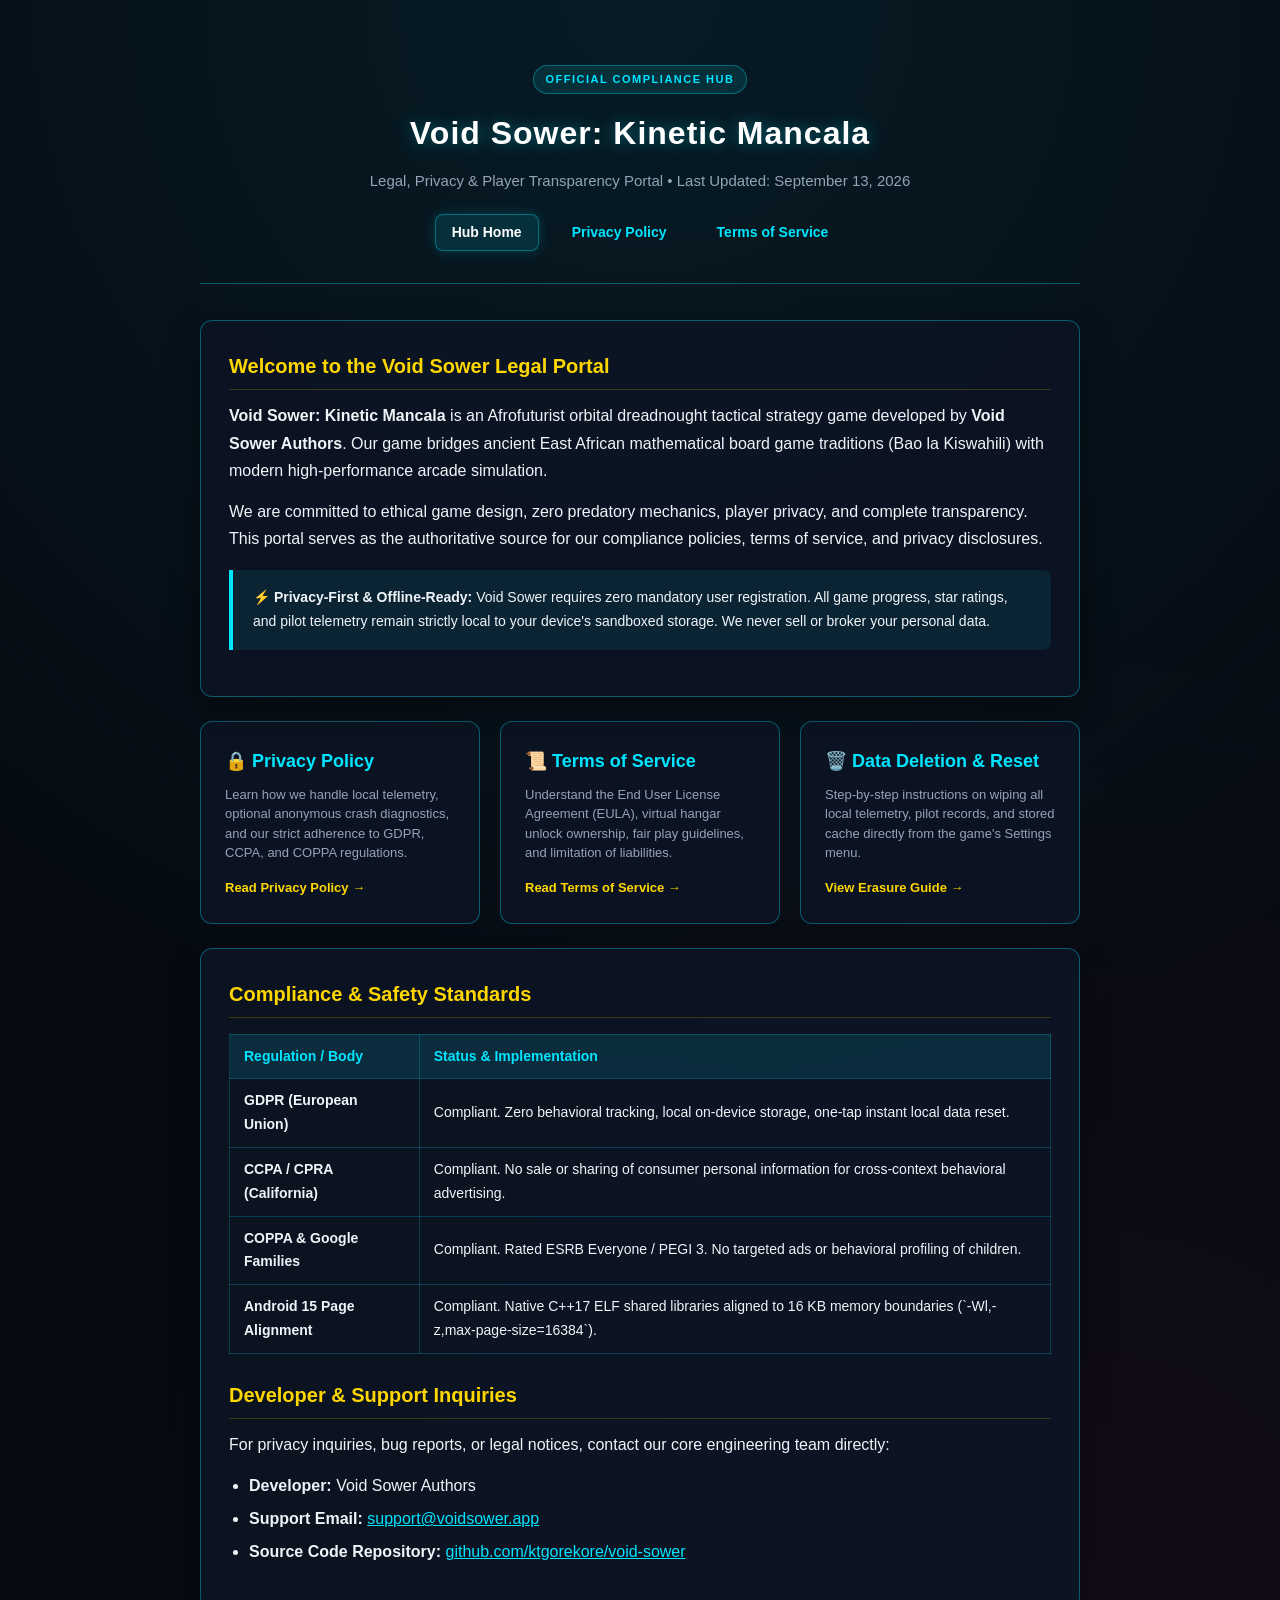
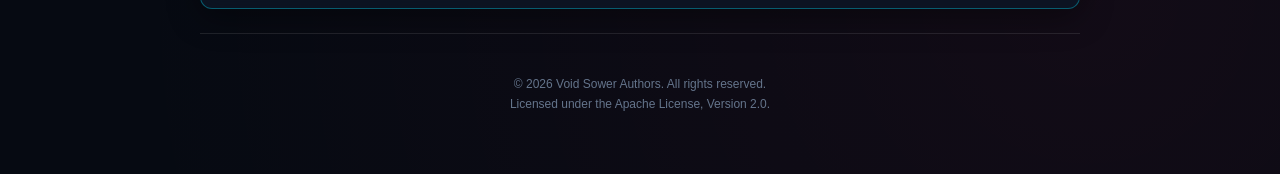
==== web_legal/index.html @ 9ce1c378 "docs(store): author Play Store release notes, showcase testing pack, and legal portal suite" ====
<!--
  Copyright 2026 Void Sower Authors.

  Licensed under the Apache License, Version 2.0 (the "License");
  you may not use this file except in compliance with the License.
  You may obtain a copy of the License at

      http://www.apache.org/licenses/LICENSE-2.0

  Unless required by applicable law or agreed to in writing, software
  distributed under the License is distributed on an "AS IS" BASIS,
  WITHOUT WARRANTIES OR CONDITIONS OF ANY KIND, either express or implied.
  See the License for the specific language governing permissions and
  limitations under the License.
-->

<!DOCTYPE html>
<html lang="en">
<head>
  <meta charset="UTF-8">
  <meta name="viewport" content="width=device-width, initial-scale=1.0">
  <title>Legal &amp; Privacy Portal — Void Sower: Kinetic Mancala</title>
  <link rel="stylesheet" href="style.css">
  <meta name="description" content="Official Legal, Privacy Policy, Terms of Service, and Compliance Portal for Void Sower: Kinetic Mancala.">
</head>
<body>
  <div class="container">
    <header>
      <div class="badge">Official Compliance Hub</div>
      <h1>Void Sower: Kinetic Mancala</h1>
      <div class="subtitle">Legal, Privacy &amp; Player Transparency Portal • Last Updated: September 13, 2026</div>
      <nav class="nav-bar">
        <a href="index.html" class="nav-link active">Hub Home</a>
        <a href="privacy.html" class="nav-link">Privacy Policy</a>
        <a href="terms.html" class="nav-link">Terms of Service</a>
      </nav>
    </header>

    <main>
      <div class="card">
        <h2>Welcome to the Void Sower Legal Portal</h2>
        <p>
          <strong>Void Sower: Kinetic Mancala</strong> is an Afrofuturist orbital dreadnought tactical strategy game developed by <strong>Void Sower Authors</strong>. Our game bridges ancient East African mathematical board game traditions (Bao la Kiswahili) with modern high-performance arcade simulation.
        </p>
        <p>
          We are committed to ethical game design, zero predatory mechanics, player privacy, and complete transparency. This portal serves as the authoritative source for our compliance policies, terms of service, and privacy disclosures.
        </p>

        <div class="highlight-box">
          <strong>⚡ Privacy-First &amp; Offline-Ready:</strong> Void Sower requires zero mandatory user registration. All game progress, star ratings, and pilot telemetry remain strictly local to your device's sandboxed storage. We never sell or broker your personal data.
        </div>
      </div>

      <div class="grid-cards">
        <a href="privacy.html" class="action-card">
          <div class="action-title">🔒 Privacy Policy</div>
          <div class="action-desc">
            Learn how we handle local telemetry, optional anonymous crash diagnostics, and our strict adherence to GDPR, CCPA, and COPPA regulations.
          </div>
          <div class="action-arrow">Read Privacy Policy &rarr;</div>
        </a>

        <a href="terms.html" class="action-card">
          <div class="action-title">📜 Terms of Service</div>
          <div class="action-desc">
            Understand the End User License Agreement (EULA), virtual hangar unlock ownership, fair play guidelines, and limitation of liabilities.
          </div>
          <div class="action-arrow">Read Terms of Service &rarr;</div>
        </a>

        <a href="privacy.html#data-deletion" class="action-card">
          <div class="action-title">🗑️ Data Deletion &amp; Reset</div>
          <div class="action-desc">
            Step-by-step instructions on wiping all local telemetry, pilot records, and stored cache directly from the game's Settings menu.
          </div>
          <div class="action-arrow">View Erasure Guide &rarr;</div>
        </a>
      </div>

      <div class="card" style="margin-top: 24px;">
        <h2>Compliance &amp; Safety Standards</h2>
        <table>
          <thead>
            <tr>
              <th>Regulation / Body</th>
              <th>Status &amp; Implementation</th>
            </tr>
          </thead>
          <tbody>
            <tr>
              <td><strong>GDPR (European Union)</strong></td>
              <td>Compliant. Zero behavioral tracking, local on-device storage, one-tap instant local data reset.</td>
            </tr>
            <tr>
              <td><strong>CCPA / CPRA (California)</strong></td>
              <td>Compliant. No sale or sharing of consumer personal information for cross-context behavioral advertising.</td>
            </tr>
            <tr>
              <td><strong>COPPA &amp; Google Families</strong></td>
              <td>Compliant. Rated ESRB Everyone / PEGI 3. No targeted ads or behavioral profiling of children.</td>
            </tr>
            <tr>
              <td><strong>Android 15 Page Alignment</strong></td>
              <td>Compliant. Native C++17 ELF shared libraries aligned to 16 KB memory boundaries (`-Wl,-z,max-page-size=16384`).</td>
            </tr>
          </tbody>
        </table>

        <h2>Developer &amp; Support Inquiries</h2>
        <p>
          For privacy inquiries, bug reports, or legal notices, contact our core engineering team directly:
        </p>
        <ul>
          <li><strong>Developer:</strong> Void Sower Authors</li>
          <li><strong>Support Email:</strong> <a href="mailto:support@voidsower.app" style="color: var(--neon-cyan);">support@voidsower.app</a></li>
          <li><strong>Source Code Repository:</strong> <a href="https://github.com/ktgorekore/void-sower" target="_blank" rel="noopener" style="color: var(--neon-cyan);">github.com/ktgorekore/void-sower</a></li>
        </ul>
      </div>
    </main>

    <footer>
      <p>&copy; 2026 Void Sower Authors. All rights reserved.</p>
      <p>Licensed under the Apache License, Version 2.0.</p>
    </footer>
  </div>
</body>
</html>
---- web_legal/style.css ----
/*
 * Copyright 2026 Void Sower Authors.
 *
 * Licensed under the Apache License, Version 2.0 (the "License");
 * you may not use this file except in compliance with the License.
 * You may obtain a copy of the License at
 *
 *     http://www.apache.org/licenses/LICENSE-2.0
 *
 * Unless required by applicable law or agreed to in writing, software
 * distributed under the License is distributed on an "AS IS" BASIS,
 * WITHOUT WARRANTIES OR CONDITIONS OF ANY KIND, either express or implied.
 * See the License for the specific language governing permissions and
 * limitations under the License.
 */

:root {
  --bg-dark: #060A12;
  --bg-card: rgba(13, 20, 36, 0.90);
  --bg-card-hover: rgba(20, 31, 56, 0.95);
  --border-cyan: rgba(0, 229, 255, 0.35);
  --border-gold: rgba(255, 215, 0, 0.35);
  --border-crimson: rgba(255, 42, 109, 0.35);
  --neon-cyan: #00E5FF;
  --neon-gold: #FFD700;
  --neon-crimson: #FF2A6D;
  --text-main: #F0F4F8;
  --text-muted: #94A3B8;
  --text-dim: #64748B;
  --font-family: -apple-system, BlinkMacSystemFont, "Segoe UI", Roboto, "Helvetica Neue", Arial, sans-serif;
}

* {
  box-sizing: border-box;
  margin: 0;
  padding: 0;
}

body {
  background-color: var(--bg-dark);
  background-image: 
    radial-gradient(circle at 50% 0%, rgba(0, 229, 255, 0.08) 0%, transparent 60%),
    radial-gradient(circle at 85% 90%, rgba(255, 42, 109, 0.05) 0%, transparent 50%);
  color: var(--text-main);
  font-family: var(--font-family);
  line-height: 1.7;
  padding: 24px 16px 60px 16px;
  display: flex;
  justify-content: center;
  min-height: 100vh;
}

.container {
  max-width: 880px;
  width: 100%;
}

header {
  text-align: center;
  padding: 40px 0 32px 0;
  border-bottom: 1px solid var(--border-cyan);
  margin-bottom: 36px;
}

.badge {
  display: inline-block;
  font-size: 11px;
  font-weight: 700;
  letter-spacing: 1.5px;
  text-transform: uppercase;
  color: var(--neon-cyan);
  background: rgba(0, 229, 255, 0.1);
  padding: 4px 12px;
  border-radius: 20px;
  border: 1px solid var(--border-cyan);
  margin-bottom: 12px;
}

h1 {
  font-size: 32px;
  font-weight: 800;
  letter-spacing: 1px;
  color: #FFFFFF;
  margin-bottom: 8px;
  text-shadow: 0 0 16px rgba(0, 229, 255, 0.4);
}

.subtitle {
  color: var(--text-muted);
  font-size: 15px;
}

.nav-bar {
  display: flex;
  justify-content: center;
  gap: 16px;
  margin-top: 20px;
  flex-wrap: wrap;
}

.nav-link {
  color: var(--neon-cyan);
  text-decoration: none;
  font-size: 14px;
  font-weight: 600;
  padding: 6px 16px;
  border-radius: 8px;
  border: 1px solid transparent;
  transition: all 0.2s ease;
}

.nav-link:hover, .nav-link.active {
  background: rgba(0, 229, 255, 0.12);
  border-color: var(--border-cyan);
  color: #FFFFFF;
  box-shadow: 0 0 12px rgba(0, 229, 255, 0.2);
}

.card {
  background: var(--bg-card);
  border: 1px solid var(--border-cyan);
  border-radius: 12px;
  padding: 28px;
  margin-bottom: 24px;
  box-shadow: 0 8px 32px rgba(0, 0, 0, 0.4);
  backdrop-filter: blur(12px);
}

.card h2 {
  font-size: 20px;
  color: var(--neon-gold);
  margin-top: 24px;
  margin-bottom: 12px;
  border-bottom: 1px solid rgba(255, 215, 0, 0.2);
  padding-bottom: 6px;
}

.card h2:first-of-type {
  margin-top: 0;
}

.card h3 {
  font-size: 16px;
  color: var(--neon-cyan);
  margin-top: 18px;
  margin-bottom: 8px;
}

.card p {
  margin-bottom: 14px;
  color: var(--text-main);
}

.card ul {
  margin-left: 20px;
  margin-bottom: 14px;
}

.card li {
  margin-bottom: 6px;
  color: var(--text-main);
}

.highlight-box {
  background: rgba(0, 229, 255, 0.08);
  border-left: 4px solid var(--neon-cyan);
  padding: 16px 20px;
  border-radius: 0 8px 8px 0;
  margin: 18px 0;
  font-size: 14px;
  color: var(--text-main);
}

.highlight-gold {
  background: rgba(255, 215, 0, 0.08);
  border-left: 4px solid var(--neon-gold);
  padding: 16px 20px;
  border-radius: 0 8px 8px 0;
  margin: 18px 0;
  font-size: 14px;
  color: var(--text-main);
}

.grid-cards {
  display: grid;
  grid-template-columns: repeat(auto-fit, minmax(260px, 1fr));
  gap: 20px;
  margin-top: 20px;
}

.action-card {
  background: var(--bg-card);
  border: 1px solid var(--border-cyan);
  border-radius: 12px;
  padding: 24px;
  text-decoration: none;
  color: inherit;
  transition: all 0.25s ease;
  display: flex;
  flex-direction: column;
}

.action-card:hover {
  background: var(--bg-card-hover);
  border-color: var(--neon-cyan);
  transform: translateY(-2px);
  box-shadow: 0 8px 24px rgba(0, 229, 255, 0.2);
}

.action-title {
  font-size: 18px;
  font-weight: 700;
  color: var(--neon-cyan);
  margin-bottom: 8px;
}

.action-desc {
  font-size: 13px;
  color: var(--text-muted);
  line-height: 1.5;
  flex-grow: 1;
}

.action-arrow {
  margin-top: 14px;
  font-size: 13px;
  font-weight: 600;
  color: var(--neon-gold);
  display: flex;
  align-items: center;
  gap: 6px;
}

table {
  width: 100%;
  border-collapse: collapse;
  margin: 16px 0;
  font-size: 14px;
}

th, td {
  padding: 10px 14px;
  text-align: left;
  border: 1px solid rgba(0, 229, 255, 0.2);
}

th {
  background: rgba(0, 229, 255, 0.12);
  color: var(--neon-cyan);
  font-weight: 600;
}

footer {
  text-align: center;
  padding-top: 40px;
  border-top: 1px solid rgba(255, 255, 255, 0.1);
  color: var(--text-dim);
  font-size: 12px;
}

footer a {
  color: var(--text-muted);
  text-decoration: underline;
}

footer a:hover {
  color: var(--neon-cyan);
}
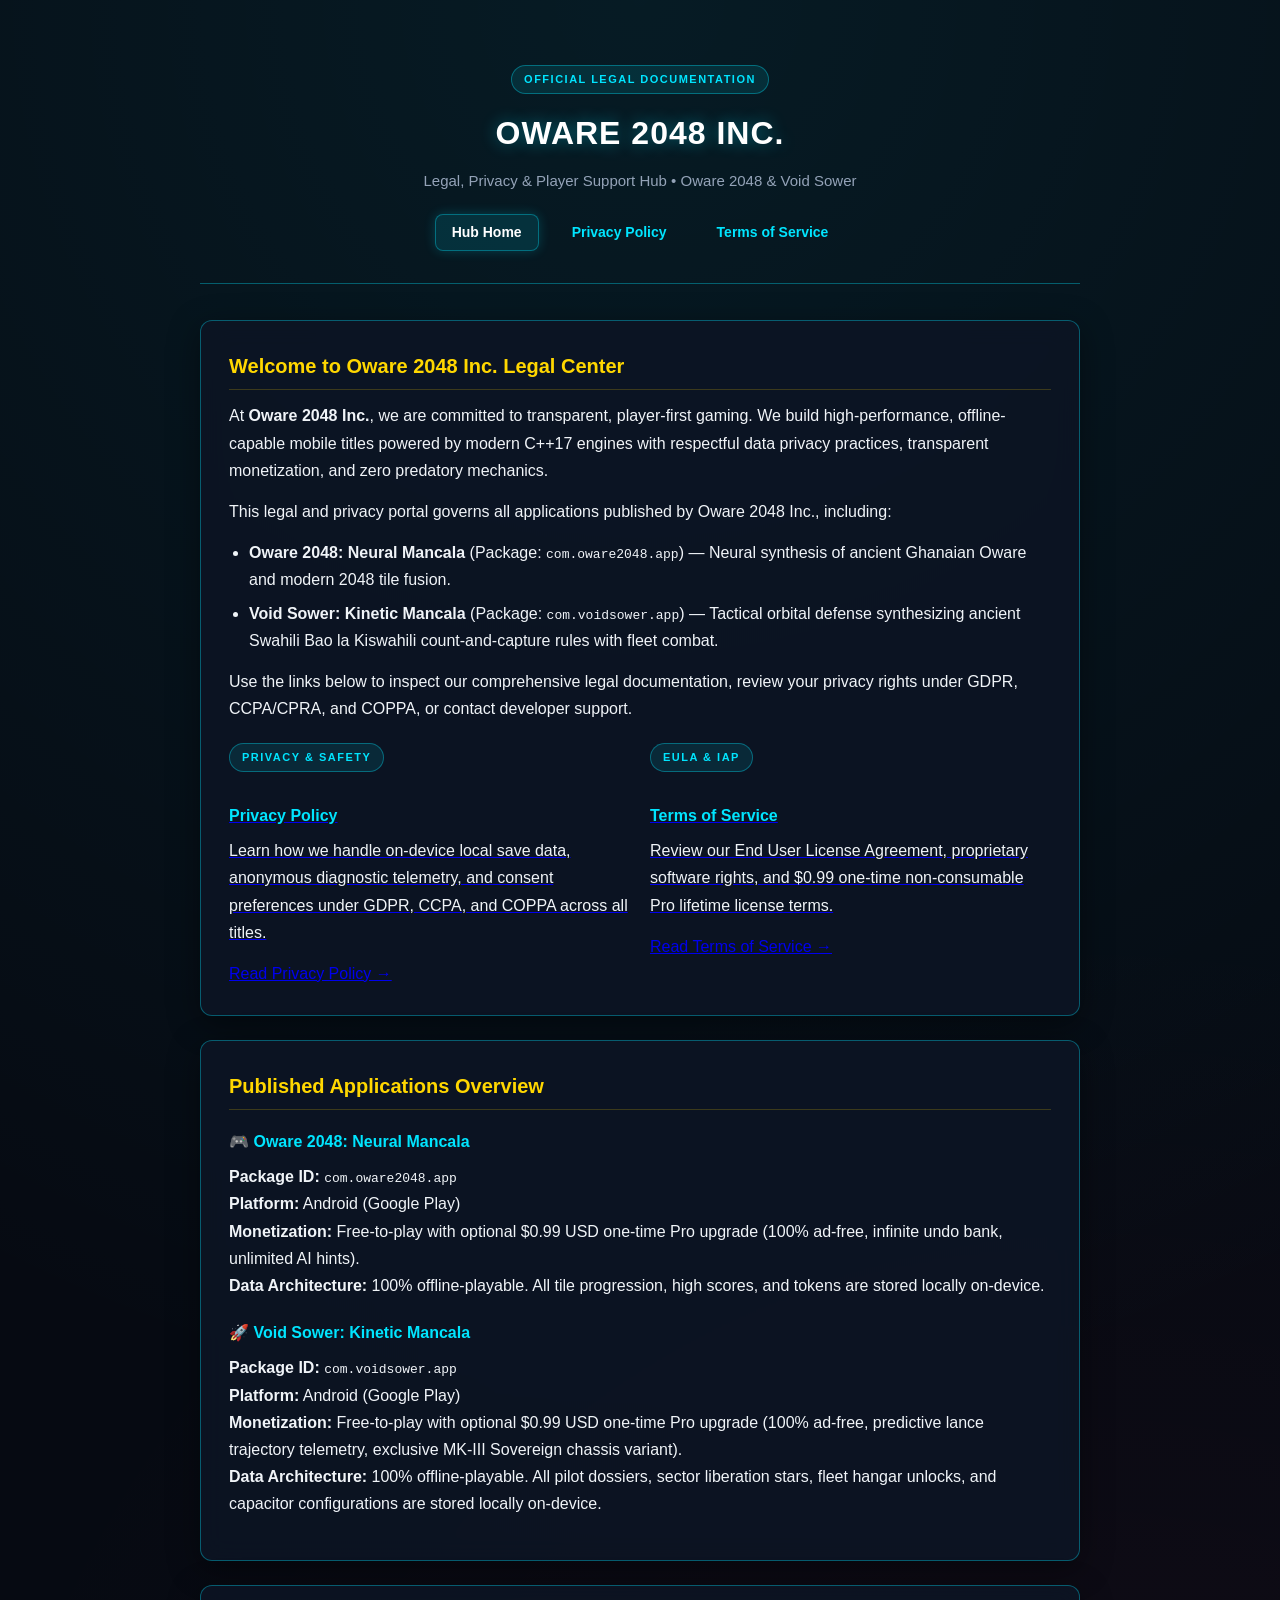
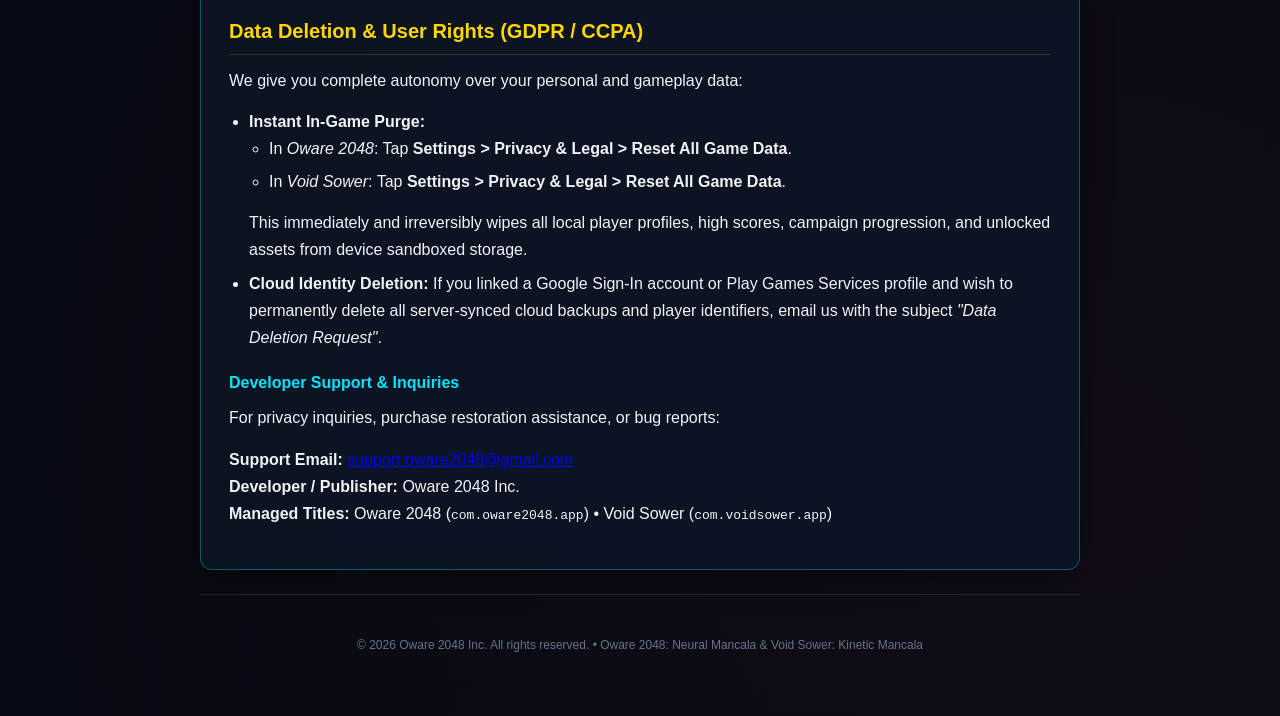
==== commit b4121290: "docs(legal): link privacy policy, terms, and metadata to oware-2048-legal portal" ====
--- a/web_legal/index.html
+++ b/web_legal/index.html
@@ -1,5 +1,5 @@
 <!--
-  Copyright 2026 Void Sower Authors.
+  Copyright 2026 Oware 2048 Inc.
 
   Licensed under the Apache License, Version 2.0 (the "License");
   you may not use this file except in compliance with the License.
@@ -19,16 +19,16 @@
 <head>
   <meta charset="UTF-8">
   <meta name="viewport" content="width=device-width, initial-scale=1.0">
-  <title>Legal &amp; Privacy Portal — Void Sower: Kinetic Mancala</title>
+  <title>Oware 2048 Inc. — Legal, Privacy & Support Portal</title>
   <link rel="stylesheet" href="style.css">
-  <meta name="description" content="Official Legal, Privacy Policy, Terms of Service, and Compliance Portal for Void Sower: Kinetic Mancala.">
+  <meta name="description" content="Official Legal, Privacy Policy, and Terms of Service portal for Oware 2048 Inc. mobile games including Oware 2048 and Void Sower.">
 </head>
 <body>
   <div class="container">
     <header>
-      <div class="badge">Official Compliance Hub</div>
-      <h1>Void Sower: Kinetic Mancala</h1>
-      <div class="subtitle">Legal, Privacy &amp; Player Transparency Portal • Last Updated: September 13, 2026</div>
+      <div class="badge">Official Legal Documentation</div>
+      <h1>OWARE 2048 INC.</h1>
+      <div class="subtitle">Legal, Privacy & Player Support Hub • Oware 2048 &amp; Void Sower</div>
       <nav class="nav-bar">
         <a href="index.html" class="nav-link active">Hub Home</a>
         <a href="privacy.html" class="nav-link">Privacy Policy</a>
@@ -38,89 +38,98 @@
 
     <main>
       <div class="card">
-        <h2>Welcome to the Void Sower Legal Portal</h2>
+        <h2>Welcome to Oware 2048 Inc. Legal Center</h2>
         <p>
-          <strong>Void Sower: Kinetic Mancala</strong> is an Afrofuturist orbital dreadnought tactical strategy game developed by <strong>Void Sower Authors</strong>. Our game bridges ancient East African mathematical board game traditions (Bao la Kiswahili) with modern high-performance arcade simulation.
+          At <strong>Oware 2048 Inc.</strong>, we are committed to transparent, player-first gaming. We build high-performance, offline-capable mobile titles powered by modern C++17 engines with respectful data privacy practices, transparent monetization, and zero predatory mechanics.
         </p>
         <p>
-          We are committed to ethical game design, zero predatory mechanics, player privacy, and complete transparency. This portal serves as the authoritative source for our compliance policies, terms of service, and privacy disclosures.
+          This legal and privacy portal governs all applications published by Oware 2048 Inc., including:
+        </p>
+        <ul>
+          <li><strong>Oware 2048: Neural Mancala</strong> (Package: <code>com.oware2048.app</code>) — Neural synthesis of ancient Ghanaian Oware and modern 2048 tile fusion.</li>
+          <li><strong>Void Sower: Kinetic Mancala</strong> (Package: <code>com.voidsower.app</code>) — Tactical orbital defense synthesizing ancient Swahili Bao la Kiswahili count-and-capture rules with fleet combat.</li>
+        </ul>
+        <p>
+          Use the links below to inspect our comprehensive legal documentation, review your privacy rights under GDPR, CCPA/CPRA, and COPPA, or contact developer support.
         </p>
 
-        <div class="highlight-box">
-          <strong>⚡ Privacy-First &amp; Offline-Ready:</strong> Void Sower requires zero mandatory user registration. All game progress, star ratings, and pilot telemetry remain strictly local to your device's sandboxed storage. We never sell or broker your personal data.
+        <div class="grid-cards">
+          <a href="privacy.html" class="portal-card">
+            <div>
+              <div class="badge">Privacy &amp; Safety</div>
+              <h3>Privacy Policy</h3>
+              <p>Learn how we handle on-device local save data, anonymous diagnostic telemetry, and consent preferences under GDPR, CCPA, and COPPA across all titles.</p>
+            </div>
+            <span class="action-text">Read Privacy Policy →</span>
+          </a>
+
+          <a href="terms.html" class="portal-card">
+            <div>
+              <div class="badge">EULA &amp; IAP</div>
+              <h3>Terms of Service</h3>
+              <p>Review our End User License Agreement, proprietary software rights, and $0.99 one-time non-consumable Pro lifetime license terms.</p>
+            </div>
+            <span class="action-text">Read Terms of Service →</span>
+          </a>
         </div>
       </div>
 
-      <div class="grid-cards">
-        <a href="privacy.html" class="action-card">
-          <div class="action-title">🔒 Privacy Policy</div>
-          <div class="action-desc">
-            Learn how we handle local telemetry, optional anonymous crash diagnostics, and our strict adherence to GDPR, CCPA, and COPPA regulations.
-          </div>
-          <div class="action-arrow">Read Privacy Policy &rarr;</div>
-        </a>
+      <div class="card">
+        <h2>Published Applications Overview</h2>
+        
+        <div class="contact-box" style="margin-bottom: 20px;">
+          <h3>🎮 Oware 2048: Neural Mancala</h3>
+          <p>
+            <strong>Package ID:</strong> <code>com.oware2048.app</code><br>
+            <strong>Platform:</strong> Android (Google Play)<br>
+            <strong>Monetization:</strong> Free-to-play with optional $0.99 USD one-time Pro upgrade (100% ad-free, infinite undo bank, unlimited AI hints).<br>
+            <strong>Data Architecture:</strong> 100% offline-playable. All tile progression, high scores, and tokens are stored locally on-device.
+          </p>
+        </div>
 
-        <a href="terms.html" class="action-card">
-          <div class="action-title">📜 Terms of Service</div>
-          <div class="action-desc">
-            Understand the End User License Agreement (EULA), virtual hangar unlock ownership, fair play guidelines, and limitation of liabilities.
-          </div>
-          <div class="action-arrow">Read Terms of Service &rarr;</div>
-        </a>
-
-        <a href="privacy.html#data-deletion" class="action-card">
-          <div class="action-title">🗑️ Data Deletion &amp; Reset</div>
-          <div class="action-desc">
-            Step-by-step instructions on wiping all local telemetry, pilot records, and stored cache directly from the game's Settings menu.
-          </div>
-          <div class="action-arrow">View Erasure Guide &rarr;</div>
-        </a>
+        <div class="contact-box">
+          <h3>🚀 Void Sower: Kinetic Mancala</h3>
+          <p>
+            <strong>Package ID:</strong> <code>com.voidsower.app</code><br>
+            <strong>Platform:</strong> Android (Google Play)<br>
+            <strong>Monetization:</strong> Free-to-play with optional $0.99 USD one-time Pro upgrade (100% ad-free, predictive lance trajectory telemetry, exclusive MK-III Sovereign chassis variant).<br>
+            <strong>Data Architecture:</strong> 100% offline-playable. All pilot dossiers, sector liberation stars, fleet hangar unlocks, and capacitor configurations are stored locally on-device.
+          </p>
+        </div>
       </div>
 
-      <div class="card" style="margin-top: 24px;">
-        <h2>Compliance &amp; Safety Standards</h2>
-        <table>
-          <thead>
-            <tr>
-              <th>Regulation / Body</th>
-              <th>Status &amp; Implementation</th>
-            </tr>
-          </thead>
-          <tbody>
-            <tr>
-              <td><strong>GDPR (European Union)</strong></td>
-              <td>Compliant. Zero behavioral tracking, local on-device storage, one-tap instant local data reset.</td>
-            </tr>
-            <tr>
-              <td><strong>CCPA / CPRA (California)</strong></td>
-              <td>Compliant. No sale or sharing of consumer personal information for cross-context behavioral advertising.</td>
-            </tr>
-            <tr>
-              <td><strong>COPPA &amp; Google Families</strong></td>
-              <td>Compliant. Rated ESRB Everyone / PEGI 3. No targeted ads or behavioral profiling of children.</td>
-            </tr>
-            <tr>
-              <td><strong>Android 15 Page Alignment</strong></td>
-              <td>Compliant. Native C++17 ELF shared libraries aligned to 16 KB memory boundaries (`-Wl,-z,max-page-size=16384`).</td>
-            </tr>
-          </tbody>
-        </table>
-
-        <h2>Developer &amp; Support Inquiries</h2>
+      <div class="card">
+        <h2>Data Deletion &amp; User Rights (GDPR / CCPA)</h2>
         <p>
-          For privacy inquiries, bug reports, or legal notices, contact our core engineering team directly:
+          We give you complete autonomy over your personal and gameplay data:
         </p>
         <ul>
-          <li><strong>Developer:</strong> Void Sower Authors</li>
-          <li><strong>Support Email:</strong> <a href="mailto:support@voidsower.app" style="color: var(--neon-cyan);">support@voidsower.app</a></li>
-          <li><strong>Source Code Repository:</strong> <a href="https://github.com/ktgorekore/void-sower" target="_blank" rel="noopener" style="color: var(--neon-cyan);">github.com/ktgorekore/void-sower</a></li>
+          <li><strong>Instant In-Game Purge:</strong>
+            <ul>
+              <li>In <em>Oware 2048</em>: Tap <strong>Settings &gt; Privacy &amp; Legal &gt; Reset All Game Data</strong>.</li>
+              <li>In <em>Void Sower</em>: Tap <strong>Settings &gt; Privacy &amp; Legal &gt; Reset All Game Data</strong>.</li>
+            </ul>
+            This immediately and irreversibly wipes all local player profiles, high scores, campaign progression, and unlocked assets from device sandboxed storage.
+          </li>
+          <li><strong>Cloud Identity Deletion:</strong> If you linked a Google Sign-In account or Play Games Services profile and wish to permanently delete all server-synced cloud backups and player identifiers, email us with the subject <em>"Data Deletion Request"</em>.</li>
         </ul>
+
+        <div class="contact-box">
+          <h3>Developer Support &amp; Inquiries</h3>
+          <p>
+            For privacy inquiries, purchase restoration assistance, or bug reports:
+          </p>
+          <p>
+            <strong>Support Email:</strong> <a href="mailto:support.oware2048@gmail.com">support.oware2048@gmail.com</a><br>
+            <strong>Developer / Publisher:</strong> Oware 2048 Inc.<br>
+            <strong>Managed Titles:</strong> Oware 2048 (<code>com.oware2048.app</code>) • Void Sower (<code>com.voidsower.app</code>)
+          </p>
+        </div>
       </div>
     </main>
 
     <footer>
-      <p>&copy; 2026 Void Sower Authors. All rights reserved.</p>
-      <p>Licensed under the Apache License, Version 2.0.</p>
+      &copy; 2026 Oware 2048 Inc. All rights reserved. • Oware 2048: Neural Mancala &amp; Void Sower: Kinetic Mancala
     </footer>
   </div>
 </body>
